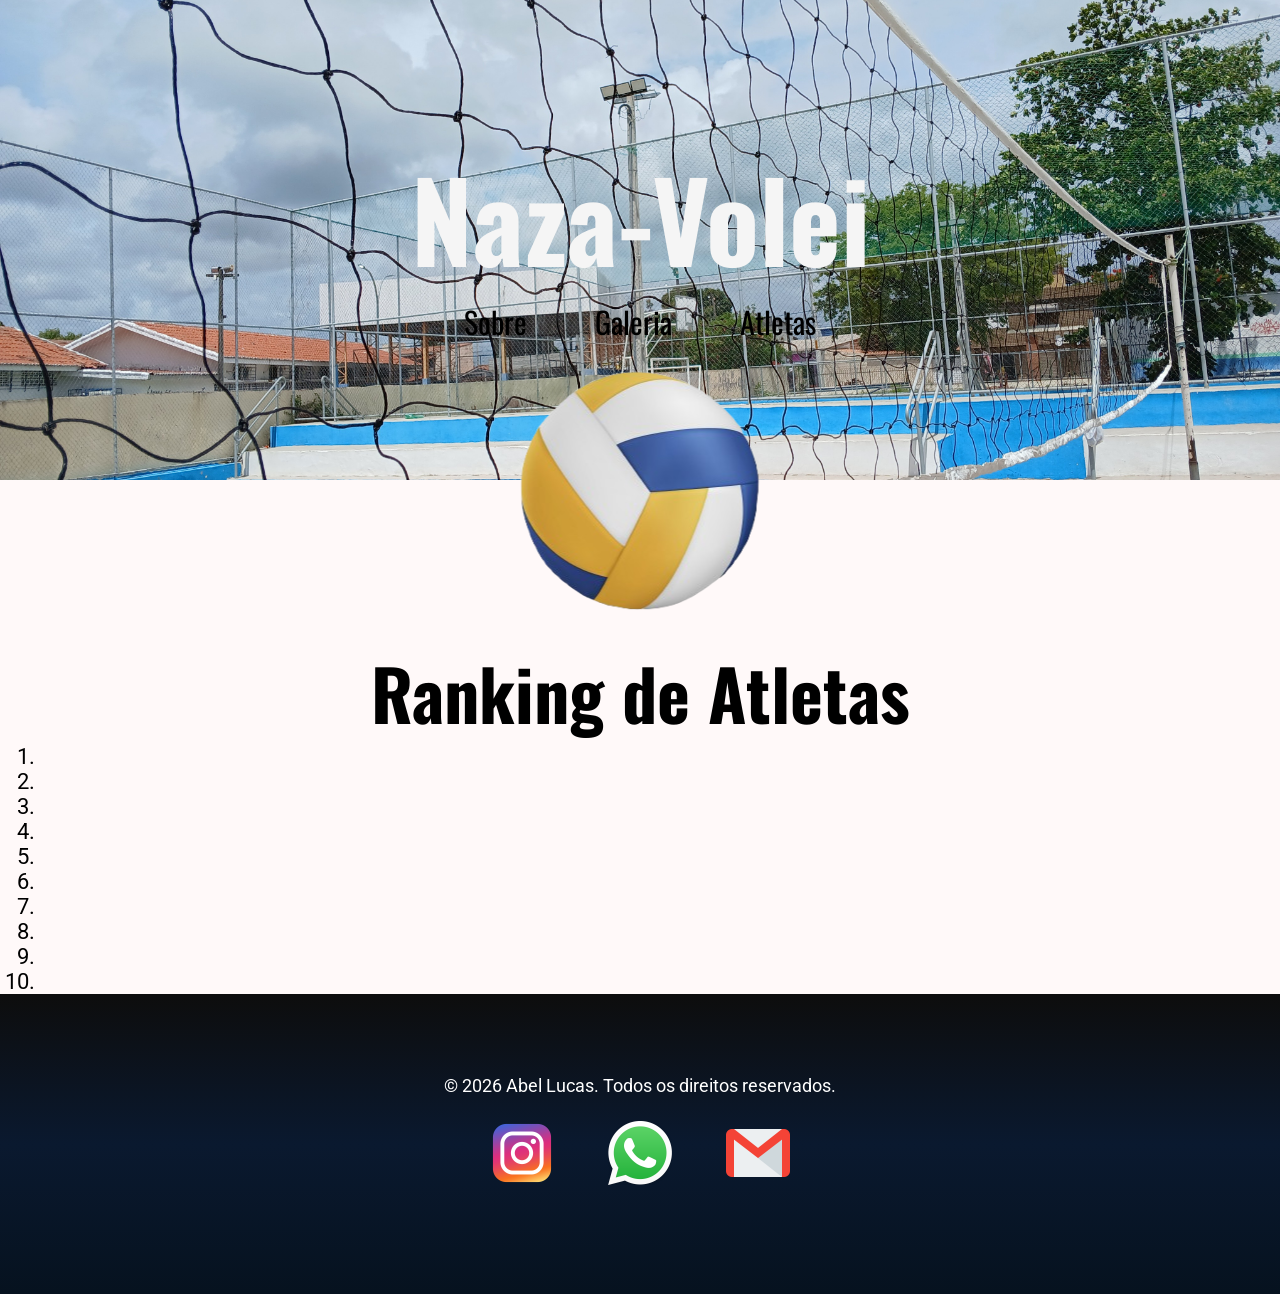
==== src/pages/Athletes.html @ d5262d6e "Add nova Pagina - Atletas" ====
<!DOCTYPE html>
<html lang="pt-br">
<head>
    <meta charset="UTF-8">
    <meta name="viewport" content="width=device-width, initial-scale=1.0">
    <link rel="stylesheet" href="../styles/global.css">
    <link rel="stylesheet" href="../styles/gallery.css">
     <link rel="icon" href="../assets/icons/volleyball-icon.png">
    <title>Naza Volei</title>
</head>

<body>
    <header class="centered-container banner">
        <div >
            <h1 class="hover-effect">Naza-Volei</h1>
    
            <nav>
                <a href="../../index.html" class="hover-effect">Sobre</a>
                <a href="gallery.html" class="hover-effect">Galeria</a>
                <a href="#athletes" class="hover-effect">Atletas</a>
            </nav>
        </div>
    </header>
    
    <main>
        <section class="centered-container banner">
            <img src="../assets/images/ball.png" class="hover-effect" id="ball" alt="">
            <h3 class="hover-effect">Ranking de Atletas</h3>
        </section>
        
        <section id="">
            <ol id="athletes-list">
                <li class="athlete">
                    <img src="" alt="" class="athlete-photo">
                    <p class="athlete-name"></p>
                </li>
                <li class="athlete">
                    <img src="" alt="" class="athlete-photo">
                    <p class="athlete-name"></p>
                </li>
                <li class="athlete">
                    <img src="" alt="" class="athlete-photo">
                    <p class="athlete-name"></p>
                </li>
                <li class="athlete">
                    <img src="" alt="" class="athlete-photo">
                    <p class="athlete-name"></p>
                </li>
                <li class="athlete">
                    <img src="" alt="" class="athlete-photo">
                    <p class="athlete-name"></p>
                </li>
                <li class="athlete">
                    <img src="" alt="" class="athlete-photo">
                    <p class="athlete-name"></p>
                </li>
                <li class="athlete">
                    <img src="" alt="" class="athlete-photo">
                    <p class="athlete-name"></p>
                </li>
                <li class="athlete">
                    <img src="" alt="" class="athlete-photo">
                    <p class="athlete-name"></p>
                </li>
                <li class="athlete">
                    <img src="" alt="" class="athlete-photo">
                    <p class="athlete-name"></p>
                </li>
                <li class="athlete">
                    <img src="" alt="" class="athlete-photo">
                    <p class="athlete-name"></p>
                </li>
            </ol>
        </section>
           
    <footer class="centered-container" id="contact">
        <p>&copy; 2026 Abel Lucas. Todos os direitos reservados.</p>
        <div>
            <a href="">
                <img src="../assets/icons/instagram-icon.png" class="social-icon hover-effect">
            </a>

            <a href="" >
                <img src="../assets/icons/whatsapp-icon.png" class="social-icon hover-effect">
            </a>

            <a href="">
                <img src="../assets/icons/gmail-icon.png" class="social-icon hover-effect">
            </a>
        </div>
    </footer>
</body>
</html>
---- src/styles/global.css ----
@import url('https://fonts.googleapis.com/css2?family=Oswald:wght@200..700&family=Roboto:ital,wght@0,100..900;1,100..900&display=swap');

* {
    margin: 0;
    scroll-behavior: smooth;
}

body {
    font-family: 'Roboto';
    font-size: 18px;
}

a {
    text-decoration: none;
}

header {
    background: url("../assets/images/volleyball-net.jpg") center bottom / cover no-repeat;
    height: 30rem;
}

header > div {
    width: 31.25rem;
}

h1 {
    font-family: 'Oswald';
    color: whitesmoke;
    font-size: 110px;
}

nav > a {
    margin: 0 2rem;
    font-family: 'Oswald';
    font-size: 30px;
    color: black;
}

main {
    background-color: rgb(255, 249, 249);
    flex-direction: column;
}

section {
    font-size: larger;
    height: 500px;
}

button {
    font-family: 'Oswald';
    font-size: 30px;
    width: 240px;
    height: 50px;
    border-radius: 25px;
    margin: 40px;
}

footer {
    flex-direction: column;
    background: linear-gradient(to bottom, #0d0d0d 0%, #0a192f 50%, #06121f 100%);
    color: white;
    height: 300px;
}

.centered-container {
    display: flex;
    justify-content: center;
    align-items: center;
    text-align: center;
}

#ball {
    position: absolute;
    top: 23rem;
    left: 50%;
    transform: translateX(-50%);
}

#ball.hover-effect:hover {
    transform: translateX(-50%) scale(1.1);
}

.hover-effect {
    display: inline-block;
    transition: transform .5s ease;
}

.hover-effect:hover {
    transform: scale(1.2);
}

.social-icon {
    width: 64px;
    margin: 25px;
}

@media (max-width: 425px) {
    header {
        background: url("../assets/images/volleyball-net.jpg") center / cover no-repeat;
        height: 20rem;
    }

    h1 { 
        font-size: 50px;
    }

    nav > a {
        font-size: 22px;
        margin: 8px;
    }

    p {
        margin: 10px 3px;
    }
    
    #ball {
        top: 12rem;
        transform: scale(0.6) translateX(-62.5vw);
    }

    #ball.hover-effect:hover {
        transform: translateX(-50%) scale(0.7);
    }

    footer { height: 14rem; }

    .social-icon { width: 2rem; }
}

@media screen and (max-width: 768px){
    *{
        font-size: 16px;
    }

    footer{
        flex-direction: column;
        align-items: center;
        height: 15rem;
    }

    .social-icon {
        width: 3rem;
    }
}
---- src/styles/gallery.css ----
h3 {
    font-family: 'oswald';
    font-size: 70px;
    margin-top: 160px;
}

#gallery {
	display: flex;
	flex-wrap: wrap;
    justify-content: center; 
}

.card-img {
    width: 500px;
    border-radius: 25px;
    margin: 40px;
}

section {
    height: auto;
}

@media screen and (max-width: 375px) {
    #gallery img {
        width: 15rem;
    }
}
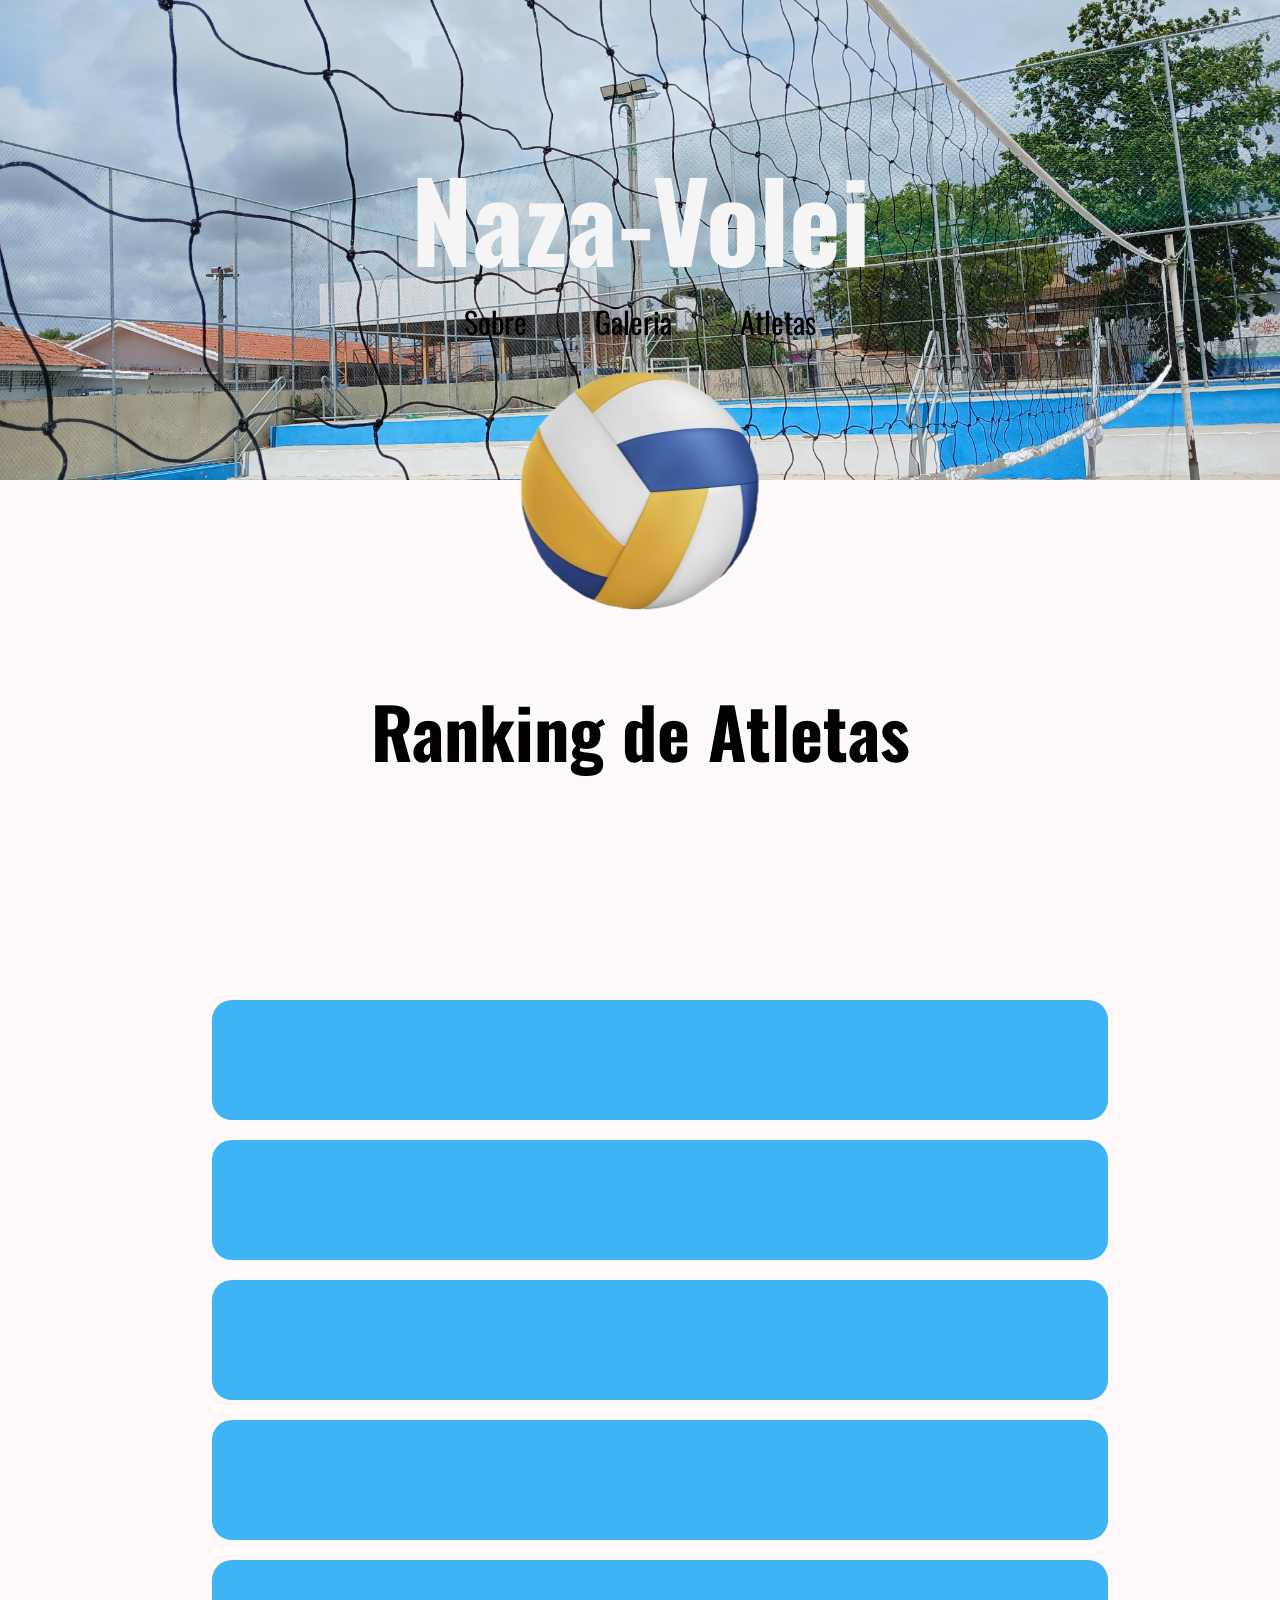
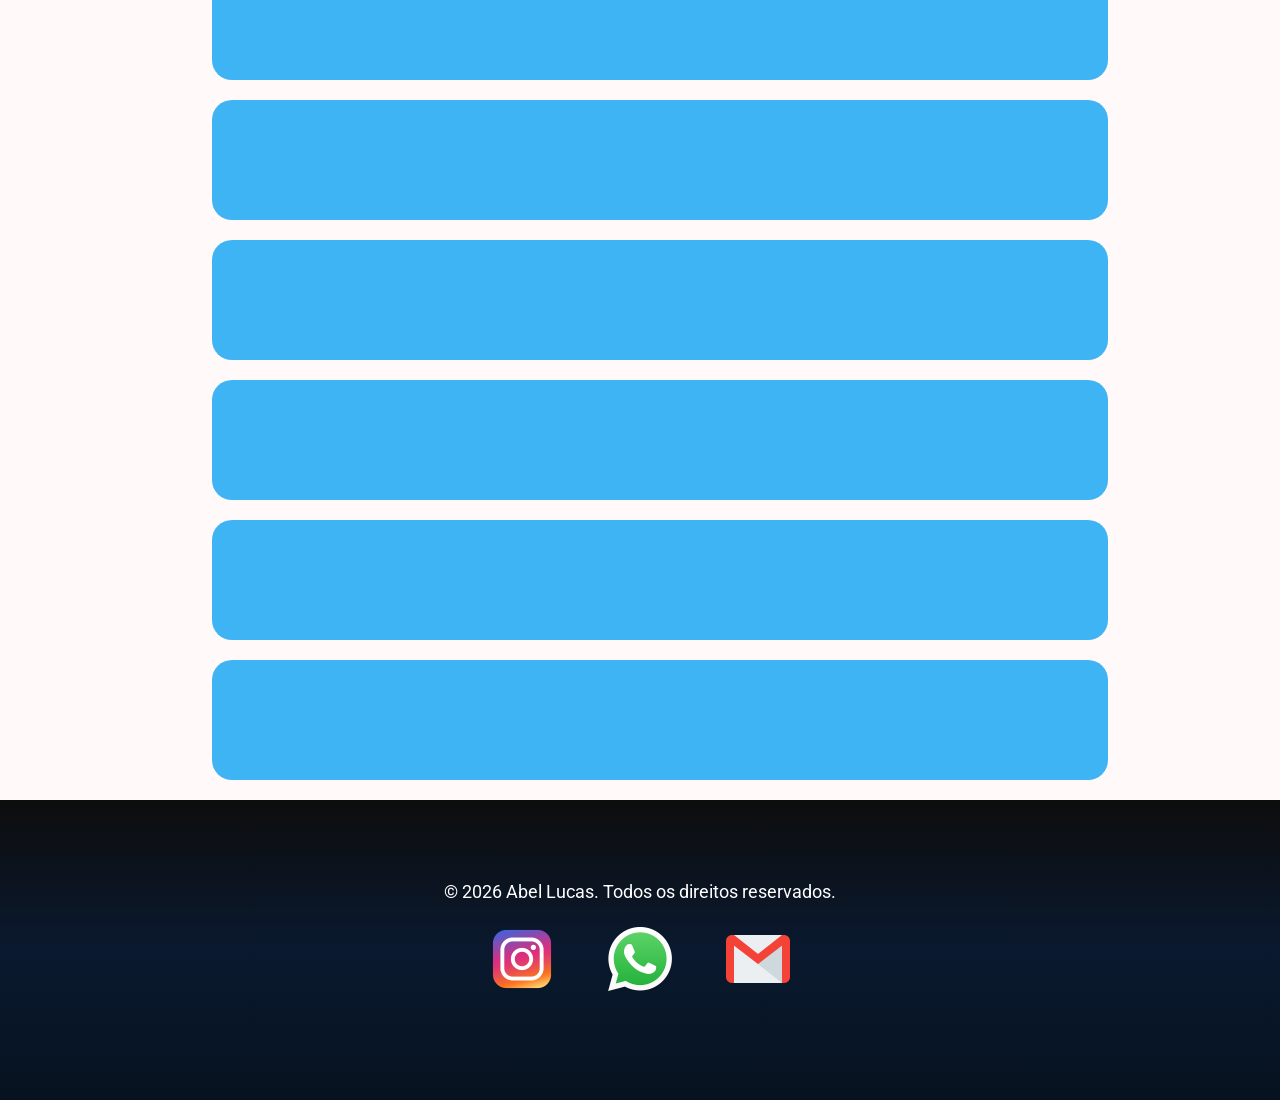
==== commit 9c4e5ad4: "Adicionando estilos à página "Atletas"" ====
--- a/src/pages/Athletes.html
+++ b/src/pages/Athletes.html
@@ -4,7 +4,7 @@
     <meta charset="UTF-8">
     <meta name="viewport" content="width=device-width, initial-scale=1.0">
     <link rel="stylesheet" href="../styles/global.css">
-    <link rel="stylesheet" href="../styles/gallery.css">
+    <link rel="stylesheet" href="../styles/Athletes.css">
      <link rel="icon" href="../assets/icons/volleyball-icon.png">
     <title>Naza Volei</title>
 </head>
@@ -28,8 +28,8 @@
             <h3 class="hover-effect">Ranking de Atletas</h3>
         </section>
         
-        <section id="">
-            <ol id="athletes-list">
+        <section id="athlete-rankings">
+            <ul id=''>
                 <li class="athlete">
                     <img src="" alt="" class="athlete-photo">
                     <p class="athlete-name"></p>
--- a/src/styles/global.css
+++ b/src/styles/global.css
@@ -3,6 +3,7 @@
 * {
     margin: 0;
     scroll-behavior: smooth;
+
 }
 
 body {
--- a/src/styles/Athletes.css
+++ b/src/styles/Athletes.css
@@ -0,0 +1,23 @@
+h3 {
+    font-family: 'oswald';
+    font-size: 70px;
+}
+
+ul{
+    list-style-type: none
+}
+
+#athlete-rankings {
+    display: flex;
+    align-items: center;
+    flex-direction: column;
+    height: auto;
+}
+
+.athlete{
+    margin: 20px;
+    border-radius: 20px;
+    background-color: #3eb4f4;
+    width: 70vw;
+    height: 120px;
+}
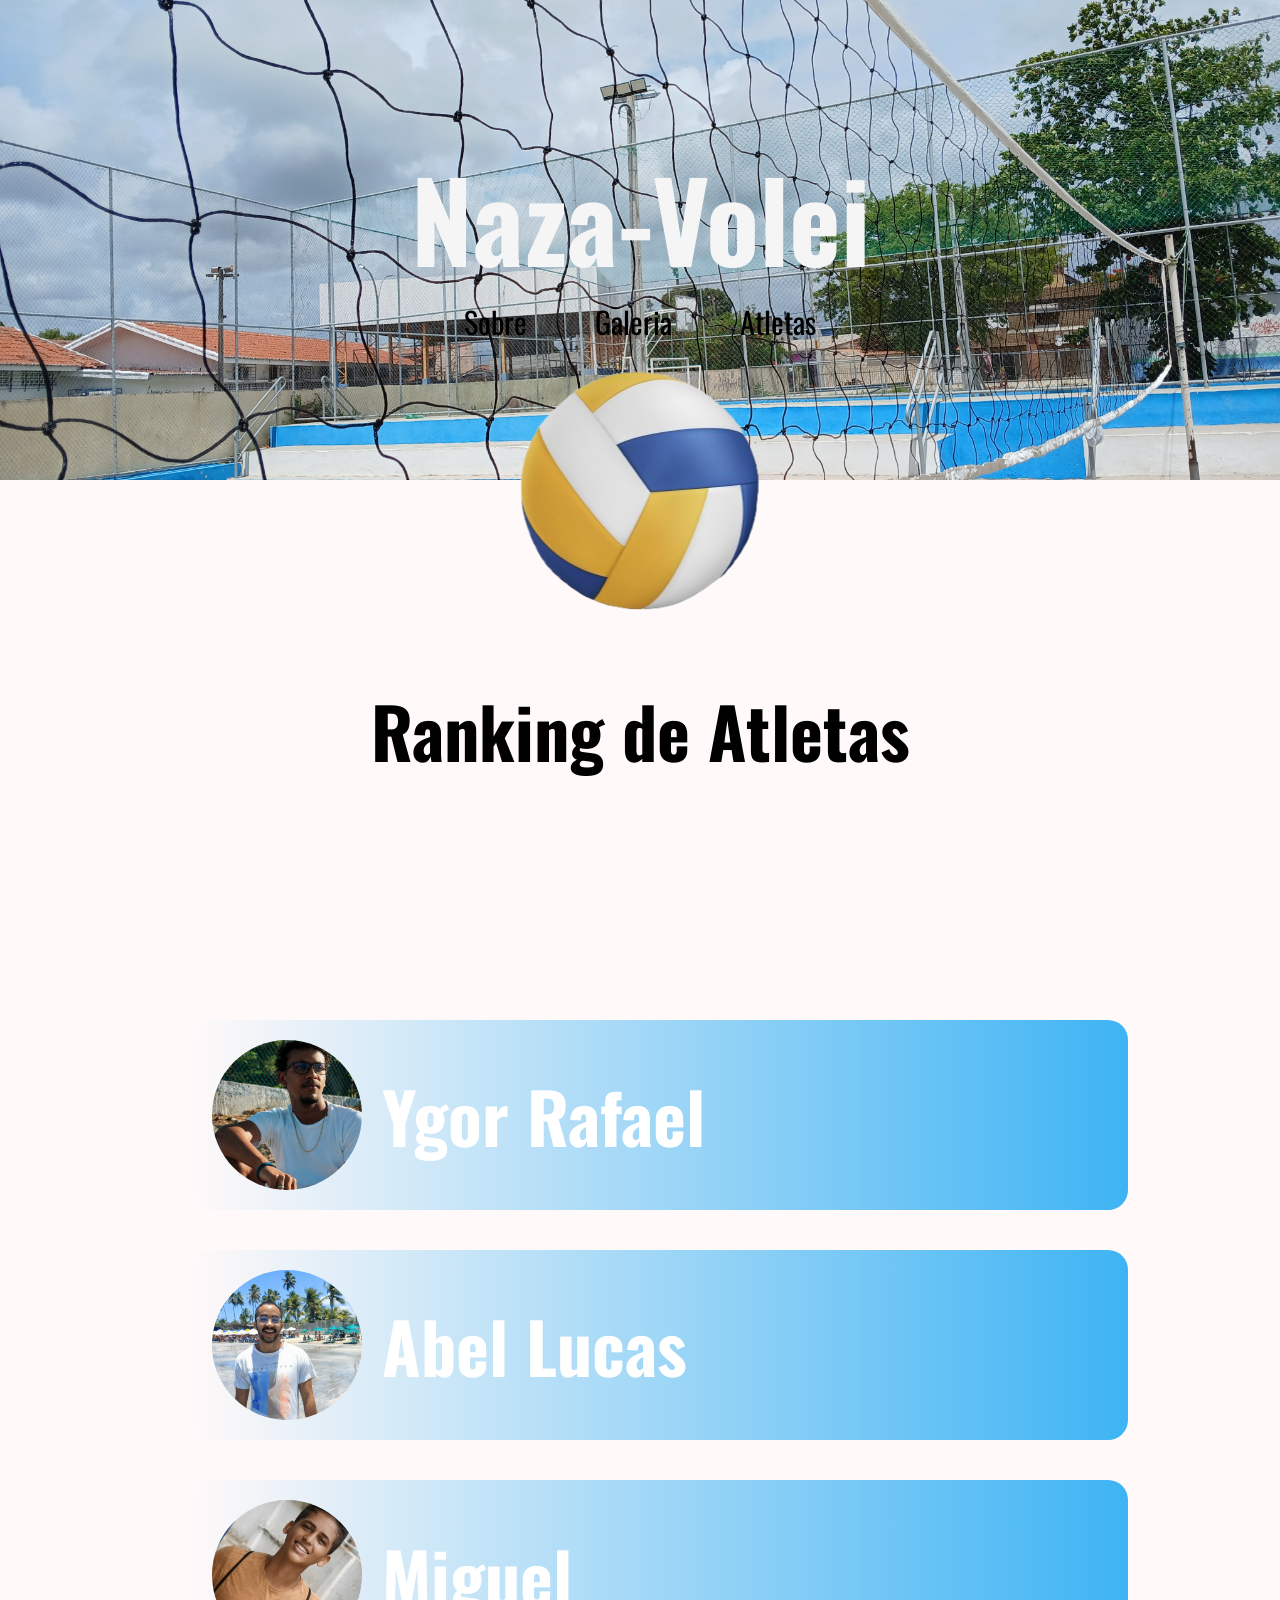
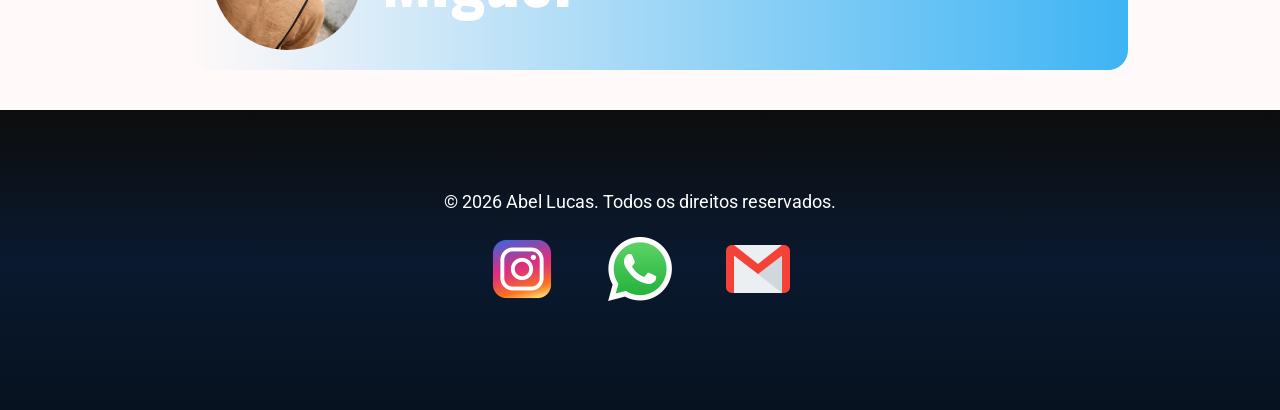
==== commit 4af29f78: "Subpastas no assets + Base do ranking de atletas" ====
--- a/src/pages/Athletes.html
+++ b/src/pages/Athletes.html
@@ -24,53 +24,26 @@
     
     <main>
         <section class="centered-container banner">
-            <img src="../assets/images/ball.png" class="hover-effect" id="ball" alt="">
+            <img src="../assets/images/common/ball.png" class="hover-effect" id="ball" alt="">
             <h3 class="hover-effect">Ranking de Atletas</h3>
         </section>
         
         <section id="athlete-rankings">
             <ul id=''>
-                <li class="athlete">
-                    <img src="" alt="" class="athlete-photo">
-                    <p class="athlete-name"></p>
+                <li class="athlete hover-effect">
+                    <img src="../assets/images/athletes/ygor-icon.png" alt="" class="athlete-photo">
+                    <h3 class="athlete-name">Ygor Rafael</h3>
                 </li>
-                <li class="athlete">
-                    <img src="" alt="" class="athlete-photo">
-                    <p class="athlete-name"></p>
+                <li class="athlete hover-effect">
+                    <img src="../assets/images/athletes/Abel-icon.png" alt="" class="athlete-photo">
+                    <h3 class="athlete-name">Abel Lucas</h3>
                 </li>
-                <li class="athlete">
-                    <img src="" alt="" class="athlete-photo">
-                    <p class="athlete-name"></p>
-                </li>
-                <li class="athlete">
-                    <img src="" alt="" class="athlete-photo">
-                    <p class="athlete-name"></p>
-                </li>
-                <li class="athlete">
-                    <img src="" alt="" class="athlete-photo">
-                    <p class="athlete-name"></p>
-                </li>
-                <li class="athlete">
-                    <img src="" alt="" class="athlete-photo">
-                    <p class="athlete-name"></p>
-                </li>
-                <li class="athlete">
-                    <img src="" alt="" class="athlete-photo">
-                    <p class="athlete-name"></p>
-                </li>
-                <li class="athlete">
-                    <img src="" alt="" class="athlete-photo">
-                    <p class="athlete-name"></p>
-                </li>
-                <li class="athlete">
-                    <img src="" alt="" class="athlete-photo">
-                    <p class="athlete-name"></p>
-                </li>
-                <li class="athlete">
-                    <img src="" alt="" class="athlete-photo">
-                    <p class="athlete-name"></p>
+                <li class="athlete hover-effect">
+                    <img src="../assets/images/athletes/Miguel-icon.png" alt="" class="athlete-photo">
+                    <h3 class="athlete-name">Miguel</h3>
                 </li>
             </ol>
+
         </section>
            
     <footer class="centered-container" id="contact">
--- a/src/styles/global.css
+++ b/src/styles/global.css
@@ -16,7 +16,7 @@
 }
 
 header {
-    background: url("../assets/images/volleyball-net.jpg") center bottom / cover no-repeat;
+    background: url("../assets/images/common/volleyball-net.jpg") center bottom / cover no-repeat;
     height: 30rem;
 }
 
@@ -97,7 +97,7 @@
 
 @media (max-width: 425px) {
     header {
-        background: url("../assets/images/volleyball-net.jpg") center / cover no-repeat;
+        background: url("../assets/images/common/volleyball-net.jpg") center / cover no-repeat;
         height: 20rem;
     }
 
--- a/src/styles/Athletes.css
+++ b/src/styles/Athletes.css
@@ -1,6 +1,7 @@
 h3 {
     font-family: 'oswald';
     font-size: 70px;
+    margin:0px 20px;
 }
 
 ul{
@@ -15,9 +16,34 @@
 }
 
 .athlete{
+    display: flex;
+    align-items: center;
+    margin: 40px 20px;
+    padding: 20px;
+    
+    border-radius: 20px;
+    background: linear-gradient(to right, #fff9f9, #3eb4f4);
+    width: 70vw;
+    height: auto;
+}
+
+.athlete-photo {
+    border-radius: 100px;
+    width: 150px;
+    height:150px;
+}
+
+.athlete-name{
     margin: 20px;
-    border-radius: 20px;
-    background-color: #3eb4f4;
-    width: 70vw;
-    height: 120px;
+    color: white;
+}
+
+@media (max-width: 425px) {
+    .athlete{
+        flex-direction: column;
+        justify-content: center;
+        text-align: center;
+        margin: 60px 30px;
+        width: 60vw;
+    }
 }
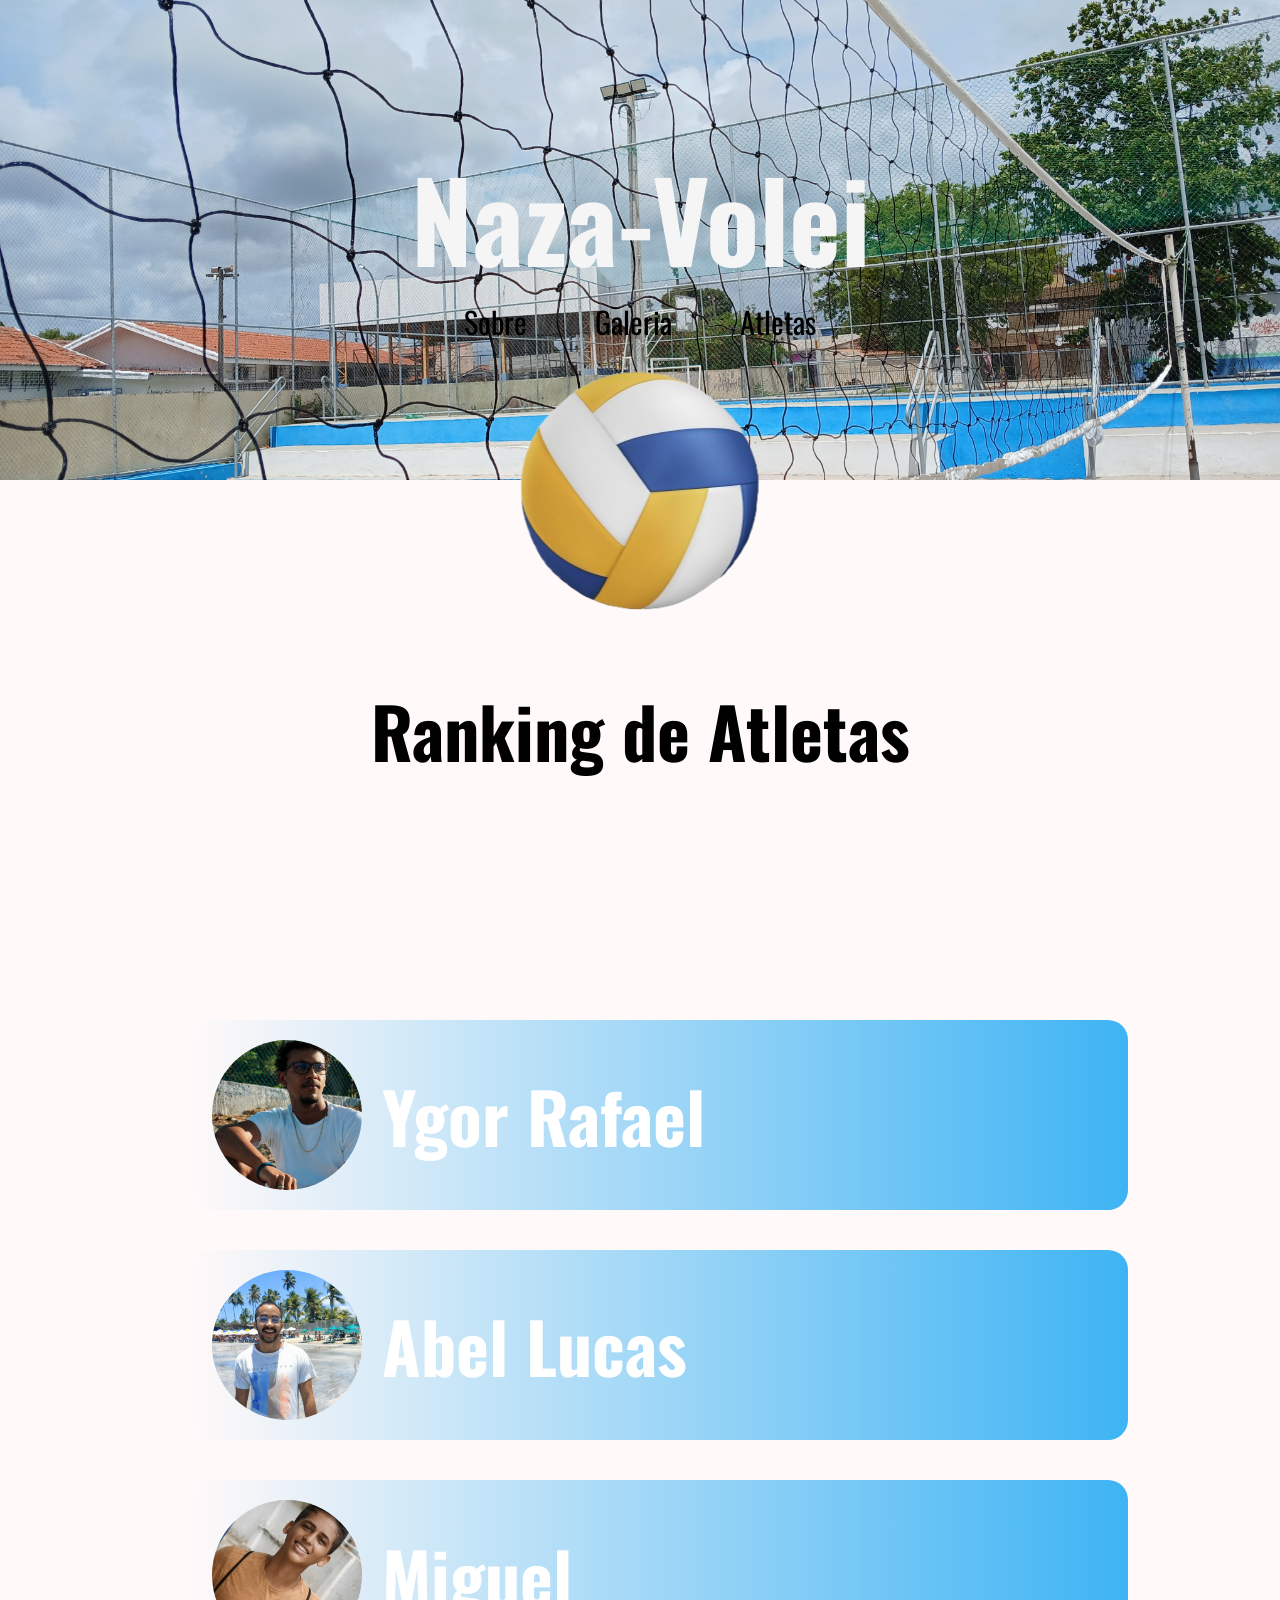
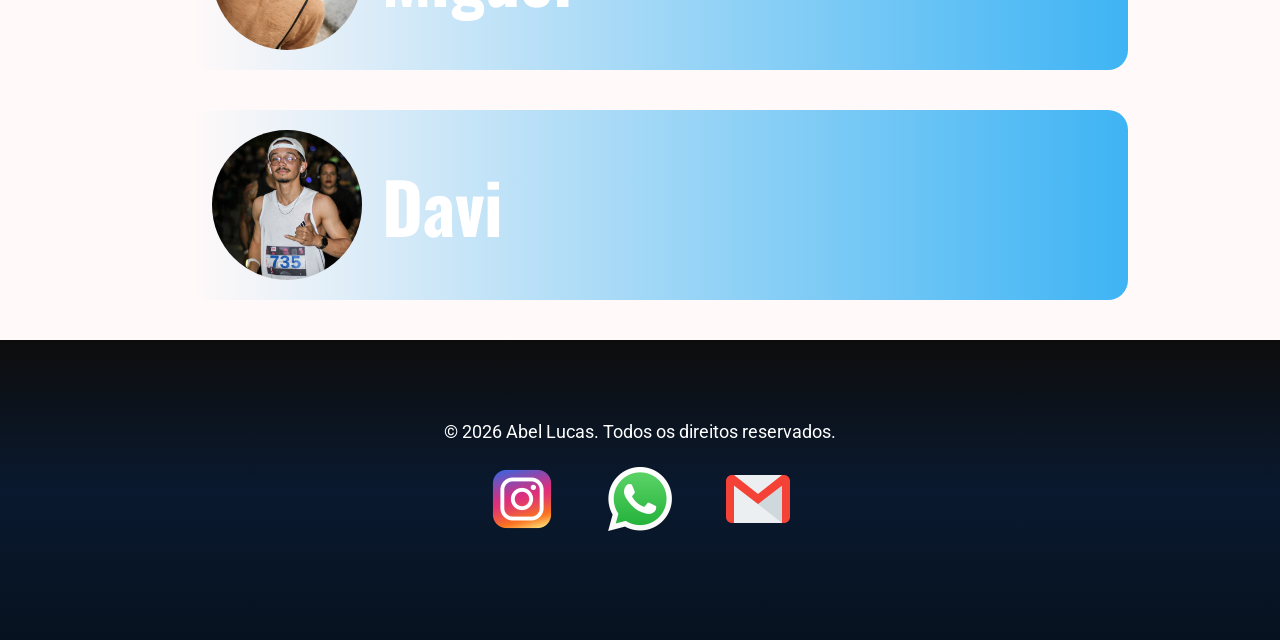
==== commit d730a799: "Atleta Davi add" ====
--- a/src/pages/Athletes.html
+++ b/src/pages/Athletes.html
@@ -42,6 +42,10 @@
                     <img src="../assets/images/athletes/Miguel-icon.png" alt="" class="athlete-photo">
                     <h3 class="athlete-name">Miguel</h3>
                 </li>
+                <li class="athlete hover-effect">
+                    <img src="../assets/images/athletes/Davi-icon.png" alt="" class="athlete-photo">
+                    <h3 class="athlete-name">Davi</h3>
+                </li>
             </ol>
 
         </section>
